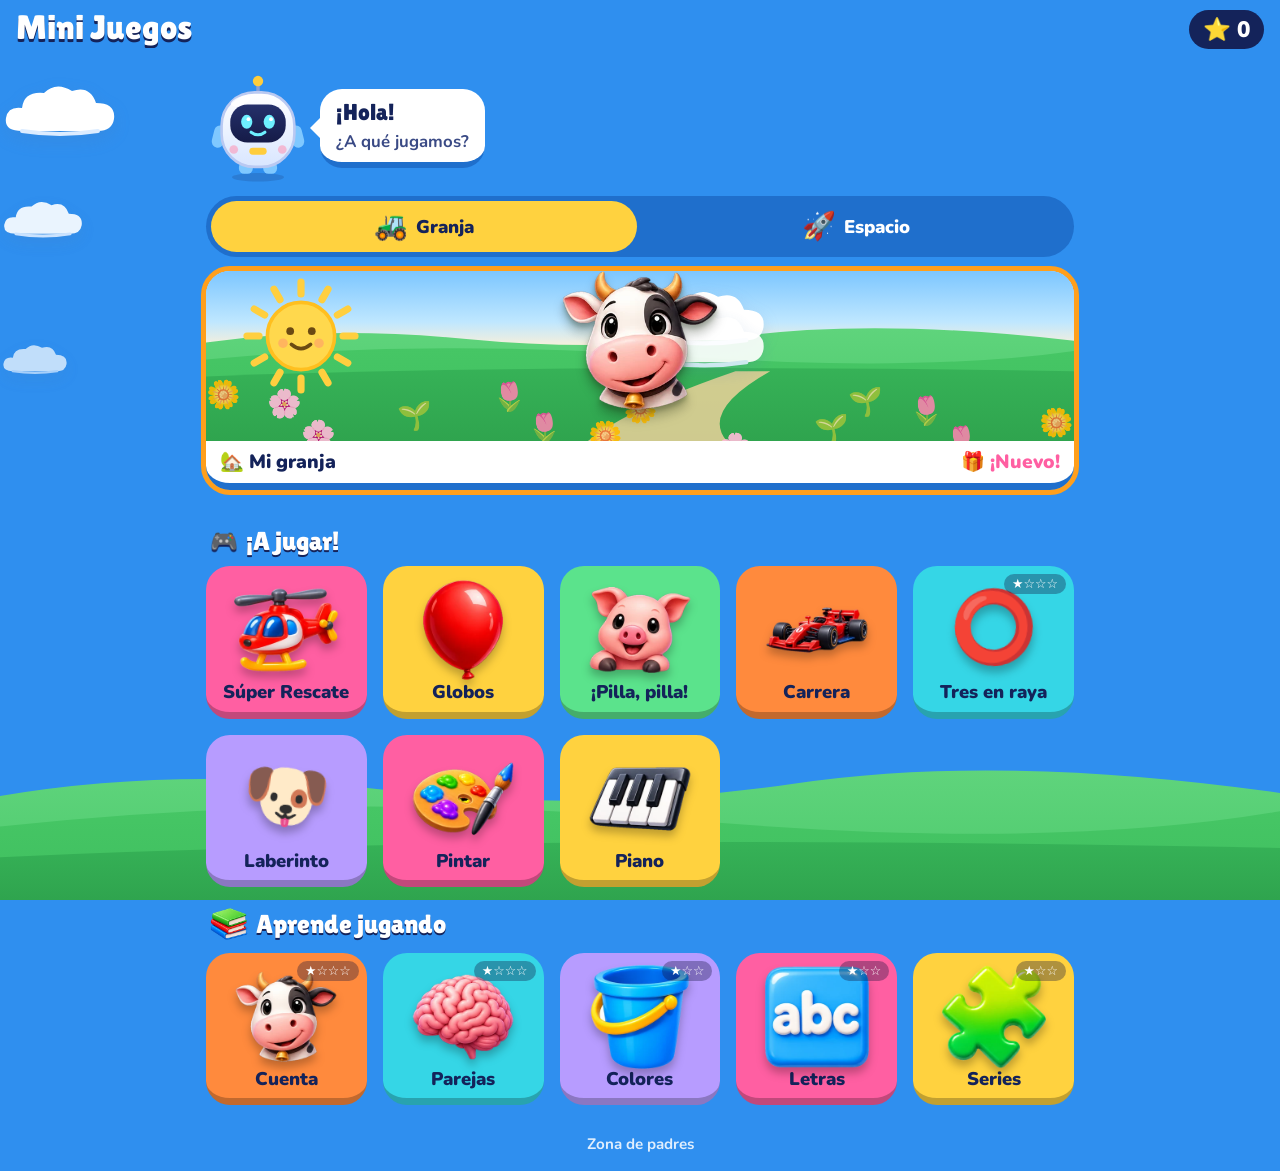
==== web/index.html @ 6edad16c "Web en su propia carpeta y dibujos dentro de la copia de seguridad, para preparar la mudanza de aloj" ====
<!doctype html>
<html lang="es">
<head>
  <meta charset="utf-8">
  <meta name="viewport" content="width=device-width, initial-scale=1, maximum-scale=1, user-scalable=no">
  <meta name="theme-color" content="#2F8FEF">
  <meta name="apple-mobile-web-app-capable" content="yes">
  <meta name="mobile-web-app-capable" content="yes">
  <meta name="apple-mobile-web-app-status-bar-style" content="default">
  <meta name="apple-mobile-web-app-title" content="Mini Juegos">
  <link rel="apple-touch-icon" href="apple-touch-icon.png">
  <link rel="icon" href="icon.svg" type="image/svg+xml">
  <title>Mini Juegos</title>
  <link rel="manifest" href="manifest.json">
  <link rel="preload" href="fonts/lilita-one-latin-400-normal.woff2" as="font" type="font/woff2" crossorigin>
  <link rel="preload" href="fonts/nunito-latin-900-normal.woff2" as="font" type="font/woff2" crossorigin>
  <link rel="stylesheet" href="css/style.css">
</head>
<body>
  <div id="decor" aria-hidden="true"></div>
  <header class="topbar">
    <button id="btn-home" class="icon-btn" aria-label="Inicio" hidden>🏠</button>
    <h1 id="title">Mini Juegos</h1>
    <div class="stars" aria-label="Estrellas">⭐ <span id="star-count">0</span></div>
  </header>

  <main id="app"></main>

  <div id="celebration" class="celebration" hidden></div>

  <script src="js/store.js"></script>
  <script src="js/core.js"></script>
  <script src="js/fx.js"></script>
  <script src="js/scene.js"></script>
  <script src="js/mascot.js"></script>
  <script src="js/decor.js"></script>
  <script src="js/themes.js"></script>
  <script src="js/world.js"></script>
  <script src="js/art.js"></script>
  <script src="js/laminas.js"></script>
  <script src="js/games/super.js"></script>
  <script src="js/games/globos.js"></script>
  <script src="js/games/topo.js"></script>
  <script src="js/games/carrera.js"></script>
  <script src="js/games/simon.js"></script>
  <script src="js/games/raya.js"></script>
  <script src="js/games/laberinto.js"></script>
  <script src="js/games/pintar.js"></script>
  <script src="js/games/piano.js"></script>
  <script src="js/games/contar.js"></script>
  <script src="js/games/memoria.js"></script>
  <script src="js/games/colores.js"></script>
  <script src="js/games/letras.js"></script>
  <script src="js/games/series.js"></script>
  <script src="js/app.js"></script>
</body>
</html>
---- web/css/style.css ----
@font-face { font-family: 'Lilita One'; font-weight: 400; font-display: swap; src: url(../fonts/lilita-one-latin-400-normal.woff2) format('woff2'); }
@font-face { font-family: 'Nunito'; font-weight: 700; font-display: swap; src: url(../fonts/nunito-latin-700-normal.woff2) format('woff2'); }
@font-face { font-family: 'Nunito'; font-weight: 900; font-display: swap; src: url(../fonts/nunito-latin-900-normal.woff2) format('woff2'); }
:root {
  --bg: #fff8ec;
  --ink: #2b2b3a;
  --primary: #2f80ff;
  --ok: #2ebd6b;
  --warn: #ff9f1c;
  --card: #ffffff;
  --shadow: 0 6px 0 rgba(0,0,0,.12);
  --radius: 24px;
}

* { box-sizing: border-box; -webkit-tap-highlight-color: transparent; }

html, body {
  margin: 0;
  background: var(--bg);
  color: var(--ink);
  font-family: 'Nunito', system-ui, sans-serif;
  user-select: none;
  -webkit-user-select: none;
  -webkit-touch-callout: none;
  /* pan-y: se puede hacer scroll vertical pero no zoom (pellizco ni doble toque). */
  touch-action: pan-y;
  overscroll-behavior: none;
}
/* En los juegos de recreo no hay nada que desplazar: se bloquea todo gesto. */
body.in-game { touch-action: none; overflow: hidden; }
body.in-game main { overflow: hidden; }

.topbar {
  display: flex; align-items: center; gap: 12px;
  padding: 10px 16px;
  background: var(--primary); color: #fff;
  position: sticky; top: 0; z-index: 5;
}
.topbar h1 { flex: 1; margin: 0; font-size: 1.5rem; font-weight: 800; }
.stars { font-size: 1.4rem; font-weight: 800; }
.icon-btn {
  border: 0; background: rgba(255,255,255,.25); color: #fff;
  font-size: 1.6rem; width: 52px; height: 52px; border-radius: 16px; cursor: pointer;
}

main { padding: 16px; max-width: 900px; margin: 0 auto; }
.hello { font-size: 1.5rem; font-weight: 800; margin: 0 4px 12px; color: var(--primary); }

/* ---------- Menú ---------- */
.menu-grid {
  display: grid; gap: 16px;
  grid-template-columns: repeat(auto-fill, minmax(150px, 1fr));
}
.game-card {
  border: 0; cursor: pointer;
  background: var(--c, #fff); color: #fff;
  border-radius: var(--radius); box-shadow: var(--shadow);
  padding: 18px 10px; min-height: 160px;
  display: flex; flex-direction: column; align-items: center; justify-content: center; gap: 6px;
  font-family: inherit; font-size: 1.3rem; font-weight: 800;
  transition: transform .1s;
}
.game-card:active { transform: translateY(4px); box-shadow: 0 2px 0 rgba(0,0,0,.12); }
.game-card .emoji { font-size: 3.6rem; line-height: 1; }
.game-card .lvl { font-size: .9rem; opacity: .9; }

.parents-link {
  display: block; margin: 28px auto 0; text-align: center;
  color: #888; font-size: .95rem; background: none; border: 0; font-family: inherit;
}

/* ---------- Pantalla de juego ---------- */
.prompt {
  display: flex; align-items: center; justify-content: center; gap: 12px;
  font-size: 1.6rem; font-weight: 800; text-align: center; margin: 4px 0 16px;
}
.speak-btn {
  border: 0; background: var(--warn); color: #fff; font-size: 1.8rem;
  width: 60px; height: 60px; border-radius: 50%; box-shadow: var(--shadow); cursor: pointer; flex: none;
}

.stage {
  background: var(--card); border-radius: var(--radius); box-shadow: var(--shadow);
  padding: 16px; min-height: 180px;
  display: flex; flex-wrap: wrap; align-items: center; justify-content: center; gap: 8px;
  font-size: 3rem;
}

.options {
  display: grid; gap: 14px; margin-top: 18px;
  grid-template-columns: repeat(auto-fit, minmax(90px, 1fr));
}
.opt {
  border: 0; cursor: pointer; font-family: inherit;
  background: #fff; border-radius: 20px; box-shadow: var(--shadow);
  min-height: 96px; font-size: 2.6rem; font-weight: 800; color: var(--ink);
  transition: transform .1s, background .2s;
}
.opt:active { transform: translateY(4px); }
.opt.right { background: var(--ok); color: #fff; animation: pop .35s; }
.opt.wrong { animation: shake .35s; background: #ffe2c2; }
.opt.hint  { outline: 5px dashed var(--ok); outline-offset: 3px; }

/* Memoria */
.memory-grid { display: grid; gap: 10px; grid-template-columns: repeat(var(--cols, 4), 1fr); }
.mcard {
  aspect-ratio: 1; border: 0; border-radius: 18px; cursor: pointer;
  background: var(--primary); box-shadow: var(--shadow);
  font-size: clamp(2rem, 9vw, 3.4rem);
  color: transparent; transition: transform .25s, background .25s;
}
.mcard.open, .mcard.done { background: #fff; color: initial; transform: rotateY(360deg); }
.mcard.done { opacity: .55; }

/* Formas */
.shape { width: 80px; height: 80px; margin: auto; }

.progress { display: flex; gap: 6px; justify-content: center; margin-top: 16px; }
.progress span { width: 14px; height: 14px; border-radius: 50%; background: #ddd; }
.progress span.on { background: var(--ok); }

/* Celebración */
.celebration {
  position: fixed; inset: 0; pointer-events: none; z-index: 20;
  display: flex; align-items: center; justify-content: center;
  font-size: 7rem; animation: fadeout 1.2s forwards;
}
.confetti { position: fixed; top: -20px; font-size: 1.8rem; animation: fall 1.4s linear forwards; }

/* Panel padres */
.parents { background: #fff; border-radius: var(--radius); padding: 20px; font-size: 1.05rem; }
.parents table { width: 100%; border-collapse: collapse; }
.parents td, .parents th { padding: 8px; border-bottom: 1px solid #eee; text-align: left; }
.parents button { font-family: inherit; font-size: 1rem; padding: 8px 14px; border-radius: 10px; border: 1px solid #ccc; background: #fafafa; }
.parents label { display: block; margin-bottom: 14px; }
.parents select { font-family: inherit; font-size: 1rem; padding: 8px; border-radius: 10px; border: 1px solid #ccc; max-width: 70%; }
.parents input { font-family: inherit; font-size: 1.1rem; padding: 8px 10px; border-radius: 10px; border: 1px solid #ccc; width: 60%; max-width: 240px; }

@keyframes pop { 50% { transform: scale(1.15); } }
@keyframes shake { 25% { transform: translateX(-8px); } 75% { transform: translateX(8px); } }
@keyframes fadeout { 0% { opacity: 0; transform: scale(.5); } 30% { opacity: 1; transform: scale(1.1); } 100% { opacity: 0; } }
@keyframes fall { to { transform: translateY(110vh) rotate(540deg); } }

@media (max-width: 420px) {
  .opt { min-height: 80px; font-size: 2.2rem; }
  .prompt { font-size: 1.3rem; }
}

/* ---------- Recreo: área de juego a pantalla ---------- */
.section-title { font-size: 1.4rem; font-weight: 800; margin: 18px 4px 10px; }
.section-title:first-child { margin-top: 0; }
.hud { display: flex; justify-content: space-between; align-items: center; font-size: 1.5rem; font-weight: 800; margin-bottom: 8px; }
.play {
  position: relative; overflow: hidden; touch-action: none;
  height: calc(100vh - 140px); height: calc(100dvh - 140px); min-height: 380px;
  border-radius: var(--radius); box-shadow: var(--shadow);
  background: linear-gradient(#bfe6ff, #eaf7ff);
}
.sprite { position: absolute; top: 0; line-height: 1; cursor: pointer; will-change: transform; }
.balloon { font-size: 4.2rem; filter: drop-shadow(0 4px 2px rgba(0,0,0,.15)); }
.burst { position: absolute; font-size: 2rem; pointer-events: none; animation: burst .5s forwards; }
.floating { position: absolute; font-size: 1.6rem; font-weight: 800; color: #fff; text-shadow: 0 2px 0 rgba(0,0,0,.3); pointer-events: none; animation: rise .8s forwards; }
@keyframes burst { to { transform: scale(2.4); opacity: 0; } }
@keyframes rise { to { transform: translateY(-60px); opacity: 0; } }

/* Topo */
.holes { display: grid; grid-template-columns: repeat(3, 1fr); gap: 14px; height: 100%; padding: 14px; align-content: center; }
.hole { position: relative; aspect-ratio: 1; border-radius: 50%; background: var(--hole, radial-gradient(#5b3a1c 55%, #7a5230 56%)); overflow: hidden; }
.hole .who { position: absolute; left: 0; right: 0; text-align: center; bottom: -100%; font-size: clamp(3rem, 15vw, 5rem); transition: bottom .15s; }
.hole.up .who { bottom: 8%; }
.hole.hit .who { animation: shake .3s; }

/* Pintar */
.paint-tools { display: flex; flex-wrap: wrap; gap: 8px; margin-bottom: 8px; }
.swatch { width: 46px; height: 46px; border-radius: 50%; border: 4px solid #fff; box-shadow: var(--shadow); cursor: pointer; font-size: 1.5rem; display: flex; align-items: center; justify-content: center; background: #fff; }
.swatch.sel { outline: 4px solid var(--ink); }
.paint canvas { width: 100%; height: 100%; display: block; background: #fff; border-radius: var(--radius); }

/* Piano */
.keys { display: flex; height: 100%; gap: 4px; padding: 6px; }
.key { flex: 1; min-width: 0; padding-left: 0; padding-right: 0; border: 0; border-radius: 16px; box-shadow: var(--shadow); cursor: pointer; display: flex; flex-direction: column; justify-content: flex-end; align-items: center; padding-bottom: 18px; font-size: clamp(1.4rem, 6vw, 3rem); transition: transform .08s; }
.key.on { transform: translateY(6px) scale(.97); filter: brightness(1.15); }
.key.on span { animation: pop .3s; }

/* Carrera */
.road { background: #555; }
.road .lane { position: absolute; top: 0; bottom: 0; width: 6px; background: repeating-linear-gradient(#fff 0 30px, transparent 30px 60px); background-size: 6px 60px; animation: road .5s linear infinite; }
@keyframes road { to { background-position: 0 60px; } }
.car { font-size: 4rem; transition: left .12s; }
.car.crash { animation: crash .6s; }
@keyframes crash { 20% { transform: rotate(-20deg); } 50% { transform: rotate(20deg); } 80% { transform: rotate(-10deg); } }

/* Barra de objetivo (sin cronómetro) */
.goalbar { flex: 1; height: 18px; margin: 0 12px; background: rgba(0,0,0,.08); border-radius: 9px; overflow: hidden; }
.goalbar > div { height: 100%; width: 0; background: var(--ok); border-radius: 9px; transition: width .3s; }

/* ---------- Mi granja ---------- */
.world { position: relative; overflow: hidden; container-type: inline-size;
  background: linear-gradient(#8fd3ff 0 46%, #86d45f 46% 100%); }
@keyframes drift { from { left: 105%; } to { left: -25%; } }
.fitem { position: absolute; line-height: 1; cursor: pointer; transform: translate(-50%, -100%);
  font-size: calc(var(--s) * 1vw); font-size: calc(var(--s) * 1cqw);
  animation: bob 2.4s ease-in-out infinite; filter: drop-shadow(0 3px 2px rgba(0,0,0,.18)); }
.fitem.jump { animation: jump .5s; }
.fitem.arrive { animation: arrive .7s; }
@keyframes bob { 50% { transform: translate(-50%, -104%); } }
@keyframes jump { 40% { transform: translate(-50%, -150%) rotate(-12deg) scale(1.2); } }
@keyframes arrive { 0% { transform: translate(-50%, -100%) scale(0); } 70% { transform: translate(-50%, -100%) scale(1.4); } }
.world-banner { display: block; width: 100%; padding: 0; border: 0; margin-bottom: 6px; cursor: pointer; font-family: inherit;
  background: #fff; border-radius: var(--radius); box-shadow: var(--shadow); overflow: hidden; color: var(--ink); }
.world-banner:active { transform: translateY(4px); }
.world-banner .mini { height: 150px; pointer-events: none; }
.world-banner.new { outline: 5px solid var(--warn); animation: pop 1s infinite; }
.farm-foot { display: flex; align-items: center; gap: 8px; padding: 8px 14px; font-size: 1.2rem; }
.farm-foot b { margin-right: auto; font-weight: 800; }
.farm-foot .goalbar { max-width: 110px; margin: 0; }
.gift { font-weight: 800; white-space: nowrap; }
.gift.bounce { color: #d7263d; }
.farm-hud { justify-content: center; gap: 10px; }
.farm-hud .goalbar { max-width: 220px; margin: 0; }

/* ---------- Súper Cerdito ---------- */
.sky { background: linear-gradient(#5cb8ff, #c9ecff 70%, #e9f9d8); }
.hero { width: 80px; height: 80px; left: 0; }
.hero .pig { position: absolute; inset: 0; font-size: 4rem; line-height: 80px; text-align: center; }
.hero .cape { position: absolute; left: -34px; top: 22px; width: 56px; height: 40px; background: #d7263d;
  clip-path: polygon(100% 20%, 100% 80%, 0 100%, 18% 50%, 0 0); transform-origin: right center; animation: flap .35s ease-in-out infinite alternate; }
@keyframes flap { from { transform: scaleY(.75) skewY(-6deg); } to { transform: scaleY(1.1) skewY(6deg); } }
.lost { display: flex; flex-direction: column; align-items: center; font-size: 2.6rem; left: 0; }
.lost span:first-child { font-size: 3rem; margin-bottom: -10px; }
.storm { font-size: 3.6rem; left: 0; }
.follower { font-size: 1.6rem; left: 0; }


/* =====================================================================
   Rediseño: cielo con escenario, tarjetas "almohadilla", mascota Cerdi
   ===================================================================== */
:root {
  --ink: #2d2552;
  --primary: #3d7bff;
  --shadow: 0 10px 22px rgba(45, 60, 130, .13);
  --radius: 28px;
}
html, body { background: linear-gradient(#a9dcff 0%, #d9f0ff 42%, #fff6e2 100%) fixed; min-height: 100%; }
body { position: relative; }
#decor { position: fixed; inset: 0; z-index: 0; pointer-events: none; overflow: hidden; }
#decor .hills { position: absolute; left: 0; bottom: 0; width: 100%; height: 34vh; }
main, .topbar { position: relative; z-index: 1; }

/* Sol que gira despacio y nubes que pasan */
.sun .rays { transform-origin: 50px 50px; animation: spin 40s linear infinite; }
@keyframes spin { to { transform: rotate(360deg); } }
.cloud { position: absolute; width: 120px; filter: drop-shadow(0 6px 8px rgba(80,120,180,.18)); animation: drift 34s linear infinite; pointer-events: none; }
.cloud.c1 { top: 9%; animation-delay: -6s; }
.cloud.c2 { top: 22%; width: 86px; animation-duration: 46s; animation-delay: -25s; opacity: .9; }
.cloud.c3 { top: 38%; width: 70px; animation-duration: 40s; animation-delay: -14s; opacity: .7; }
@keyframes drift { from { left: 105%; } to { left: -35%; } }

/* Barra superior translúcida con título de colores */
.topbar { background: rgba(185, 226, 255, .72); -webkit-backdrop-filter: blur(10px); backdrop-filter: blur(10px); color: var(--ink); }
.topbar h1 { font-size: 1.9rem; letter-spacing: .5px; line-height: 1;
  text-shadow: 0 2px 0 #fff, 2px 0 0 #fff, -2px 0 0 #fff, 0 -2px 0 #fff, 2px 2px 0 #fff, -2px 2px 0 #fff, 0 5px 6px rgba(45,60,130,.25); }
.icon-btn, .stars { background: #fff; color: var(--ink); box-shadow: 0 4px 0 #d6dcf2; }
.stars { padding: 4px 14px; border-radius: 999px; }
.icon-btn { border-radius: 50%; }

/* Saludo con la mascota */
.hello { display: flex; align-items: center; gap: 10px; margin: 0 0 14px; color: var(--ink); }
.hello-mascot { width: 104px; flex: none; cursor: pointer; animation: bob2 2.6s ease-in-out infinite; }
.hello-mascot.jump { animation: jumpy .6s; }
.cerdi { display: block; width: 100%; height: auto; overflow: visible; }
.cerdi-eyes { animation: blink 4.5s infinite; transform-origin: 60px 53px; }
@keyframes blink { 0%, 95%, 100% { transform: scaleY(1); } 97% { transform: scaleY(.1); } }
@keyframes bob2 { 50% { transform: translateY(-6px); } }
@keyframes jumpy { 40% { transform: translateY(-26px) rotate(-8deg); } 70% { transform: translateY(0) scale(1.08, .92); } }
.bubble { position: relative; background: #fff; border-radius: 22px; padding: 10px 16px; font-size: 1.45rem; font-weight: 800; line-height: 1.15; box-shadow: var(--shadow); }
.bubble small { font-size: 1.05rem; font-weight: 600; color: #6a6390; }
.bubble::before { content: ''; position: absolute; left: -10px; top: 40%; border: 10px solid transparent; border-right-color: #fff; border-left: 0; }

/* Títulos de sección en píldora */
.section-title { display: inline-flex; align-items: center; gap: 8px; background: rgba(255,255,255,.85); padding: 4px 16px 4px 8px; border-radius: 999px; font-size: 1.3rem; box-shadow: 0 4px 0 rgba(45,60,130,.08); }
.section-title span { font-size: 1.4rem; }

/* Tarjetas de juego tipo "almohadilla" */
.menu-grid { grid-template-columns: repeat(auto-fill, minmax(148px, 1fr)); }
.game-card { position: relative; background: #fff; color: var(--ink); min-height: 172px; padding: 16px 8px 14px; gap: 8px;
  border-bottom: 7px solid var(--c); border-bottom-color: color-mix(in srgb, var(--c) 80%, #000);
  box-shadow: var(--shadow); font-size: 1.2rem; transition: transform .12s, box-shadow .12s; }
.game-card:active { transform: translateY(5px); border-bottom-width: 3px; box-shadow: 0 4px 10px rgba(45,60,130,.12); }
.game-card .emoji { width: 92px; height: 92px; border-radius: 50%; display: grid; place-items: center;
  background: var(--c); background: radial-gradient(circle at 35% 30%, color-mix(in srgb, var(--c) 20%, #fff), color-mix(in srgb, var(--c) 45%, #fff));
  box-shadow: inset 0 -5px 0 color-mix(in srgb, var(--c) 30%, transparent); font-size: 3.4rem; }
.game-card .emoji span { filter: drop-shadow(0 4px 3px rgba(0,0,0,.18)); transition: transform .2s; }
.game-card:hover .emoji span { transform: scale(1.1) rotate(-6deg); }
.game-card .gname { line-height: 1.05; }
.game-card .lvl { position: absolute; top: 8px; right: 8px; background: var(--c); color: #fff; font-size: .8rem; padding: 1px 8px; border-radius: 999px; opacity: 1; }
.parents-link { color: #6a6390; }

/* Tarjeta de la granja */
.world-banner { border-bottom: 7px solid #58a83c; margin-bottom: 18px; }
.world-banner .mini { height: 170px; }

/* Escena de la granja dibujada */
.world { background: #9ed8ff; }
.world .farm-sky { position: absolute; inset: 0; background: linear-gradient(#7cc6ff 0%, #bfe7ff 30%, #fff1d6 46%); }
.world .hills { position: absolute; inset: 0; width: 100%; height: 100%; }
.world .sun { position: absolute; left: 4%; top: 3%; width: 20%; width: 20cqw; max-width: 120px; }
.world .cloud { width: 26cqw; max-width: 130px; }
.world .flowers span { position: absolute; font-size: 3.2cqw; opacity: .9; pointer-events: none; }
.fitem { z-index: 2; filter: drop-shadow(0 4px 2px rgba(40,70,20,.28)); }

/* Juegos de preguntas: tarjetas y botones con relieve */
.stage { border-bottom: 6px solid #dfe5f6; }
.opt { border-bottom: 6px solid #d9dff3; box-shadow: var(--shadow); }
.opt:active { border-bottom-width: 2px; }
.opt.right { border-bottom-color: #1f9653; }
.speak-btn { box-shadow: 0 5px 0 #d97f00; }
.prompt { background: rgba(255,255,255,.92); border-radius: 24px; padding: 8px 12px; }
.progress span { width: 18px; height: 18px; background: #fff; box-shadow: inset 0 0 0 3px #d9dff3; }
.progress span.on { background: #ffcd3c; box-shadow: inset 0 0 0 3px #f0a800; }
.hud { background: rgba(255,255,255,.92); border-radius: 22px; padding: 6px 12px; }
.parents { box-shadow: var(--shadow); }

@media (prefers-reduced-motion: reduce) {
  .sun .rays, .cloud, .hello-mascot, .cerdi-eyes, .fitem { animation: none !important; }
}

/* Reverso de las cartas de Parejas */
.mcard { background: radial-gradient(circle at 30% 25%, #8fb1ff, #4f7dff 60%, #6f5bff); border-bottom: 6px solid #3a55c9;
  background-image: radial-gradient(circle at 30% 25%, rgba(255,255,255,.35) 0 18%, transparent 19%), linear-gradient(135deg, #5b8cff, #8e6cff); }
.mcard.open, .mcard.done { background: #fff; border-bottom-color: #d9dff3; }

/* ---------- Selector de tema, jugadores ---------- */
.theme-pick { display: flex; gap: 10px; margin: 0 0 14px; }
.theme-btn { flex: 1; display: flex; align-items: center; justify-content: center; gap: 8px; border: 0; cursor: pointer;
  font-family: inherit; font-size: 1.15rem; font-weight: 800; color: var(--ink); background: rgba(255,255,255,.7);
  padding: 8px 10px; border-radius: 999px; border-bottom: 5px solid rgba(45,60,130,.15); }
.theme-btn span { font-size: 1.7rem; }
.theme-btn.on { background: #fff; outline: 4px solid #ffcd3c; }
.who-btn { margin-left: auto; width: 60px; height: 60px; border-radius: 50%; border: 0; background: #fff; font-size: 2rem; box-shadow: var(--shadow); cursor: pointer; flex: none; }
.who-grid { display: grid; gap: 16px; grid-template-columns: repeat(auto-fill, minmax(148px, 1fr)); }
.parents h3 { margin: 18px 0 8px; font-size: 1.2rem; }
.parents h3:first-child { margin-top: 0; }
.avatars { display: flex; flex-wrap: wrap; gap: 6px; margin-bottom: 10px; }
.avatars .av { font-size: 1.6rem; width: 48px; height: 48px; padding: 0; border-radius: 50%; }
.avatars .av.on, .profiles .pf.on { outline: 3px solid var(--primary); background: #eef3ff; }
.profiles { display: flex; flex-wrap: wrap; gap: 6px; }

/* ---------- Tema espacio ---------- */
.mascot { display: block; width: 100%; height: auto; overflow: visible; }
.mascot-eyes { animation: blink 4.5s infinite; transform-origin: 60px 54px; }
.mascot-light { animation: glow 1.6s ease-in-out infinite alternate; }
@keyframes glow { to { fill: #ff8fb1; } }
.stars-bg { position: absolute; inset: 0; width: 100%; height: 100%; }
.stars-bg .tw { animation: twinkle 2.4s ease-in-out infinite alternate; }
@keyframes twinkle { to { opacity: .25; } }
.moon-ground { position: absolute; left: 0; bottom: 0; width: 100%; height: 100%; }
body.theme-espacio, html:has(body.theme-espacio) { background: linear-gradient(#141640 0%, #2a2370 55%, #4b3a96 100%) fixed; }
body.theme-espacio #decor .planet { position: absolute; right: -30px; top: 90px; width: 150px; animation: floaty 7s ease-in-out infinite; }
body.theme-espacio #decor .earth { position: absolute; left: -14px; top: 46%; width: 70px; opacity: .9; }
@keyframes floaty { 50% { transform: translateY(-10px) rotate(3deg); } }
body.theme-espacio .topbar { background: rgba(30, 26, 90, .6); }
body.theme-espacio .parents-link { color: #cfc9ff; }
body.theme-espacio .world-banner { border-bottom-color: #6f5bff; }
.world-espacio .space-sky { position: absolute; inset: 0; background: linear-gradient(#141640, #2a2370 60%, #4b3a96); }
.world-espacio .planet { position: absolute; right: 2%; top: 30%; width: 26cqw; max-width: 160px; opacity: .95; }
.world-espacio .fitem { filter: drop-shadow(0 0 6px rgba(255,255,255,.35)); }
.twinkles { position: absolute; inset: 0; background-image:
  radial-gradient(2px 2px at 20% 30%, #fff 50%, transparent 51%), radial-gradient(2px 2px at 70% 20%, #fff 50%, transparent 51%),
  radial-gradient(1.5px 1.5px at 40% 70%, #fff 50%, transparent 51%), radial-gradient(2px 2px at 85% 60%, #fff 50%, transparent 51%),
  radial-gradient(1.5px 1.5px at 10% 85%, #fff 50%, transparent 51%), radial-gradient(1.5px 1.5px at 55% 45%, #fff 50%, transparent 51%);
  animation: twinkle 2s ease-in-out infinite alternate; }
.spaceway { background: linear-gradient(#141640, #2a2370); }
.starfield { position: absolute; inset: -100% 0 0 0; background-image:
  radial-gradient(2px 2px at 15% 10%, #fff 50%, transparent 51%), radial-gradient(1.5px 1.5px at 60% 25%, #fff 50%, transparent 51%),
  radial-gradient(2px 2px at 35% 55%, #fff 50%, transparent 51%), radial-gradient(1.5px 1.5px at 80% 75%, #fff 50%, transparent 51%),
  radial-gradient(2px 2px at 90% 40%, #fff 50%, transparent 51%), radial-gradient(1.5px 1.5px at 5% 90%, #fff 50%, transparent 51%);
  background-size: 100% 50%; animation: stars 2.4s linear infinite; }
.starfield.s2 { animation-duration: 4s; opacity: .5; background-position: 50px 0; }
@keyframes stars { to { transform: translateY(50%); } }
.car.ship { transform: rotate(-45deg); }
.car.ship.crash { animation: crash .6s; }

/* =====================================================================
   Segunda pasada de diseño: portadas, píldoras, bloques, mascota en juego
   ===================================================================== */
/* Portadas de los juegos */
.game-card { padding: 0 0 12px; overflow: hidden; gap: 6px; justify-content: flex-start; min-height: 0; }
.game-card .cover { display: grid; place-items: center; width: 100%; height: 112px; position: relative; overflow: hidden; background: var(--c);
  background: radial-gradient(circle at 80% 20%, rgba(255,255,255,.5) 0 8%, transparent 9%), radial-gradient(circle at 15% 32%, rgba(255,255,255,.3) 0 5%, transparent 6%),
              radial-gradient(circle at 62% 8%, rgba(255,255,255,.3) 0 3%, transparent 4%), linear-gradient(160deg, rgba(255,255,255,.45), rgba(255,255,255,0) 70%), var(--c); }
.game-card .cover::after { content: ''; position: absolute; left: -15%; right: -15%; bottom: -38px; height: 64px; border-radius: 50%; background: rgba(255,255,255,.3); }
.game-card .emoji { width: auto; height: auto; background: none; box-shadow: none; border-radius: 0; font-size: 4.3rem; line-height: 1; z-index: 1;
  filter: drop-shadow(0 7px 4px rgba(0,0,0,.25)); transform: rotate(-6deg); transition: transform .2s; }
.menu-grid .game-card:nth-child(even) .emoji { transform: rotate(6deg); }
.game-card:active .emoji { transform: scale(1.15); }
.game-card .gname { padding: 4px 6px 0; }
.game-card .lvl { z-index: 2; background: rgba(30,30,70,.35); }

/* HUD en píldoras */
.hud { background: none; padding: 0; gap: 8px; }
.hud > span { background: #fff; border-radius: 999px; padding: 3px 14px; box-shadow: 0 4px 0 rgba(45,60,130,.14); white-space: nowrap; color: var(--ink); }
.hud > .goalbar { height: 26px; border: 5px solid #fff; border-radius: 999px; box-shadow: 0 4px 0 rgba(45,60,130,.14); background: #e6e9f7; margin: 0; }
.hud .goalbar > div { background: linear-gradient(90deg, #ffc21f, #ff7a3d); }

/* Progreso con estrellas, bloques de color y mascota que reacciona */
.progress { display: flex; gap: 6px; justify-content: center; margin: 0 auto 10px; background: rgba(255,255,255,.9); border-radius: 999px; padding: 0 18px; width: max-content; box-shadow: 0 4px 0 rgba(45,60,130,.1); }
.progress span, .progress span.on { width: auto; height: auto; background: none; box-shadow: none; border-radius: 0; font-size: 1.8rem; line-height: 1.25; color: #d8d5ee; }
.progress span.on { color: #ffc21f; text-shadow: 0 2px 0 #e09a00; }
.progress span.new { animation: pop .5s; }
.options { margin-bottom: 112px; }
.opt.blk { background: var(--b); color: #fff; border-bottom-color: rgba(0,0,0,.22); text-shadow: 0 3px 0 rgba(0,0,0,.18); font-size: 3rem; }
.opt.blk.right { background: var(--ok); }
.opt.blk.wrong { background: var(--b); opacity: .45; }
.buddy { position: fixed; left: 8px; bottom: 6px; width: 96px; pointer-events: none; z-index: 2; }
.buddy.react, .hello-mascot.react { animation: jumpy .6s; }
.mascot .mo { display: none; }
.mascot.mood-happy .mo-happy, .mascot.mood-joy .mo-joy, .mascot.mood-wow .mo-wow { display: inline; }

/* Pantalla de fin */
.endcard { background: #fff; border-radius: 32px; padding: 22px 16px 26px; text-align: center; box-shadow: var(--shadow); border-bottom: 8px solid #d9dff3; margin-top: 10px; color: var(--ink); }
.end-stars span { display: inline-block; font-size: 3rem; animation: starin .5s backwards; }
.end-stars span:nth-child(2) { font-size: 4.2rem; animation-delay: .15s; }
.end-stars span:nth-child(3) { animation-delay: .3s; }
@keyframes starin { from { transform: scale(0) rotate(-90deg); opacity: 0; } }
.end-mascot { width: 130px; margin: 4px auto 0; animation: bob2 1.2s ease-in-out infinite; }
.end-title { display: flex; flex-direction: column; gap: 2px; font-size: 1.9rem; font-weight: 800; line-height: 1.15; margin: 8px 0 16px; }
.end-title small { font-size: 1.05rem; color: #6a6390; }
.end-btns { display: flex; gap: 22px; justify-content: center; }
.round { width: 92px; height: 92px; border-radius: 50%; border: 0; font-size: 2.6rem; cursor: pointer; border-bottom: 8px solid rgba(0,0,0,.2); }
.round.again { background: #5fbb6d; } .round.home { background: #4f9bf5; }
.round:active { transform: translateY(5px); border-bottom-width: 3px; }

/* Escena del tema dentro de los juegos */
.play > .hills, .play > .moon-ground { position: absolute; inset: 0; width: 100%; height: 100%; pointer-events: none; }
body.theme-espacio .play { background: linear-gradient(#141640, #2a2370 60%, #4b3a96); }

/* Carrera con paisaje */
.raceway.grass { background-color: #6cc24a; background-image: radial-gradient(circle at 25% 30%, #80d25c 0 16%, transparent 17%), radial-gradient(circle at 72% 72%, #5fb440 0 13%, transparent 14%); background-size: 84px 84px; }
.raceway.space { background: linear-gradient(#141640, #2a2370); }
.track { position: absolute; top: 0; bottom: 0; left: 19%; right: 19%; }
.track.road { background: #4a4f63; }
.track.road::before, .track.road::after { content: ''; position: absolute; top: 0; bottom: 0; width: 9px; background: repeating-linear-gradient(#ff5a4d 0 24px, #fff 24px 48px); background-size: 9px 48px; animation: kerb .4s linear infinite; }
.track.road::before { left: -9px; } .track.road::after { right: -9px; }
@keyframes kerb { to { background-position: 0 48px; } }
.track.spaceway { background: rgba(255,255,255,.07); box-shadow: -3px 0 0 rgba(255,255,255,.3), 3px 0 0 rgba(255,255,255,.3); }
.verge { position: absolute; top: 0; bottom: 0; width: calc(19% - 9px); overflow: hidden; pointer-events: none; }
.verge.l { left: 0; } .verge.r { right: 0; }
.verge > div { position: absolute; left: 0; right: 0; top: -100%; height: 200%; animation: vergeroll 3.4s linear infinite; }
@keyframes vergeroll { to { transform: translateY(50%); } }
.verge .half { position: absolute; left: 0; right: 0; height: 50%; }
.verge span { position: absolute; font-size: 1.9rem; line-height: 1; }
.car { width: 68px; }
.car svg { width: 60px; display: block; margin: auto; filter: drop-shadow(0 7px 4px rgba(0,0,0,.35)); }
.car .flame { animation: flicker .18s ease-in-out infinite alternate; transform-origin: 30px 78px; }
@keyframes flicker { to { transform: scaleY(.7); } }

/* Pintar */
.paint-bar { display: flex; gap: 7px; justify-content: center; margin: 0 0 8px; }
#tools { margin-top: 10px; }
.paint-bar.wrap { flex-wrap: wrap; margin-bottom: 0; }
.pbtn { width: 46px; height: 46px; flex: none; border: 0; border-radius: 15px; background: #fff; font-size: 1.5rem; line-height: 1; padding: 0; border-bottom: 5px solid #d9dff3; cursor: pointer; display: grid; place-items: center; }
.pbtn.on { background: #fff1b8; border-bottom-color: #f0a800; transform: translateY(-3px); }
.pbtn .dot { width: var(--d, 16px); height: var(--d, 16px); border-radius: 50%; background: #2d2552; display: block; }
.paint-bar .swatch { width: 44px; height: 44px; flex: none; padding: 0; }
.paint-bar .swatch.sel { outline: 4px solid #2d2552; transform: scale(1.1); }
.paper-wrap { display: flex; justify-content: center; }
.paper { position: relative; background: #fff; border-radius: 18px; overflow: hidden; box-shadow: 0 0 0 5px #fff, var(--shadow); touch-action: none; }
.paper canvas { position: absolute; inset: 0; width: 100%; height: 100%; display: block; }
.p-lines { pointer-events: none; }
.mirror-line { position: absolute; top: 0; bottom: 0; left: 50%; border-left: 3px dashed rgba(45,37,82,.4); pointer-events: none; }
.pick-grid { display: grid; grid-template-columns: repeat(auto-fill, minmax(100px, 1fr)); gap: 12px; margin-bottom: 18px; }
.pick { border: 0; padding: 0; background: #fff; border-radius: 18px; overflow: hidden; aspect-ratio: 3/4; box-shadow: var(--shadow); border-bottom: 6px solid #d9dff3; cursor: pointer; position: relative; display: grid; place-items: center; }
.pick img { width: 100%; height: 100%; object-fit: contain; display: block; }
.pick.blank span { font-size: 3rem; }
.pick.mine .open { border: 0; padding: 0; background: none; width: 100%; height: 100%; cursor: pointer; }
.pick .del { position: absolute; top: 4px; right: 4px; width: 30px; height: 30px; border-radius: 50%; border: 0; background: rgba(45,37,82,.75); color: #fff; font-size: .9rem; }

.play { background: linear-gradient(#7cc6ff, #d8f1ff); }

/* ---------- Piano con notas que caen ---------- */
.play.piano { display: flex; flex-direction: column; }
.fall { position: relative; flex: 1; overflow: hidden; }
.fall .lane { position: absolute; top: 0; bottom: 0; width: 12.5%; background: linear-gradient(transparent, var(--k)); opacity: .22; }
.fnote { position: absolute; width: 40px; height: 48px; margin-left: -20px; border-radius: 14px; background: var(--k); color: #fff; font-size: 1.5rem; font-weight: 800;
  display: grid; place-items: center; border-bottom: 5px solid rgba(0,0,0,.22); box-shadow: 0 4px 8px rgba(0,0,0,.18); }
.fnote.wait { animation: notewait .55s ease-in-out infinite alternate; }
@keyframes notewait { to { transform: scale(1.2); box-shadow: 0 0 0 6px rgba(255,255,255,.8); } }
.fnote.boom { animation: burst .35s forwards; }
.rise { position: absolute; bottom: 0; margin-left: -12px; font-size: 2.1rem; font-weight: 800; pointer-events: none; text-shadow: 0 2px 0 #fff; animation: riseup 1.1s ease-out forwards; }
@keyframes riseup { to { transform: translateY(-280px) rotate(24deg); opacity: 0; } }
.pkeys { display: flex; gap: 4px; padding: 14px 4px 6px; height: 36%; min-height: 176px; }
.pkey { flex: 1; min-width: 0; padding: 8px 0 10px; border: 0; border-radius: 20px 20px 12px 12px; background: var(--k); border-bottom: 8px solid rgba(0,0,0,.22);
  display: flex; flex-direction: column; align-items: center; justify-content: space-between; cursor: pointer; transition: transform .08s; touch-action: none; }
.pkey .ic { font-size: clamp(1.2rem, 5.4vw, 2.1rem); line-height: 1; filter: drop-shadow(0 2px 1px rgba(0,0,0,.25)); }
.pkey svg { width: 88%; max-width: 54px; }
.pkey .m-open { display: none; }
.pkey.on .m-open { display: inline; } .pkey.on .m-closed { display: none; }
.pkey.on { transform: translateY(-12px) scaleY(1.05); filter: brightness(1.12); }
.pkey.hint { box-shadow: 0 0 0 4px #fff, 0 0 18px 8px var(--k); animation: hintk .55s ease-in-out infinite alternate; }
@keyframes hintk { to { transform: translateY(-9px); } }
.pkeys { height: 30%; min-height: 168px; }
.pkey { justify-content: flex-start; gap: 6px; }
.pkey svg { width: 100%; max-width: 60px; }

/* =====================================================================
   ESTILO ARCADE (definitivo): Día arcade en la granja, Noche arcade en el espacio.
   Mismo lenguaje en los dos: fondo de color intenso, paneles, botones de color entero
   con relieve y letra de videojuego. Cada tema solo cambia estas variables.
   body.sticker añade el contorno negro tipo pegatina a cualquiera de los dos.
   ===================================================================== */
:root {
  --ground: #2F8FEF; --ink: #14235A; --panel: #FFFFFF; --panel-ink: #14235A; --edge: #1F6FCC; --panel-line: transparent;
  --chip: #14235A; --chip-ink: #FFFFFF; --title: #FFFFFF; --title-shadow: #14235A; --muted: #3A4A85; --track: #1F6FCC;
  --line: #14122B; --radius: 24px; --shadow: 0 0 0 transparent;
}
body.theme-espacio {
  --ground: #1B1846; --ink: #1B1846; --panel: #2A2666; --panel-ink: #FFFFFF; --edge: #4B45A3; --panel-line: #4B45A3;
  --chip: #2A2666; --chip-ink: #FFFFFF; --title: #FFD23F; --title-shadow: transparent; --muted: #C9C5F2; --track: #2A2666;
}
html { background: #2F8FEF; }
html:has(body.theme-espacio) { background: #1B1846; }
body, body.theme-espacio { background: var(--ground); color: #FFFFFF; font-family: 'Nunito', system-ui, sans-serif; font-weight: 700; }
button { font-family: inherit; }

/* Cabecera */
.topbar, body.theme-espacio .topbar { background: var(--ground); -webkit-backdrop-filter: none; backdrop-filter: none; color: #fff; }
.topbar h1 { font-family: 'Lilita One', sans-serif; font-weight: 400; font-size: 2.1rem; letter-spacing: 0; color: var(--title); text-shadow: 0 3px 0 var(--title-shadow); }
.topbar h1 span { color: inherit !important; }
.stars, .icon-btn { background: var(--chip); color: var(--chip-ink); box-shadow: inset 0 0 0 2px var(--panel-line); font-weight: 900; }

/* Paneles */
.bubble, .world-banner, .prompt, .stage, .endcard, .hud > span, .progress {
  background: var(--panel); color: var(--panel-ink); box-shadow: inset 0 0 0 2px var(--panel-line); }
.bubble, .prompt, .stage { border-bottom: 6px solid var(--edge); }
.bubble { font-family: 'Lilita One', sans-serif; font-weight: 400; }
.bubble small { font-family: 'Nunito', sans-serif; font-weight: 700; color: var(--muted); }
.bubble::before { border-right-color: var(--panel); }
.world-banner, body.theme-espacio .world-banner { border-bottom: 7px solid var(--edge); }
.farm-foot { color: var(--panel-ink); font-weight: 900; }
.goalbar { background: rgba(120,140,200,.28); }
.gift.bounce { color: #FF5FA2; }

/* Selector de tema */
.theme-pick { background: var(--track); border-radius: 999px; padding: 5px; gap: 6px; box-shadow: inset 0 0 0 2px var(--panel-line); }
.theme-btn, .theme-btn.on { border: 0; outline: 0; background: transparent; color: #fff; font-weight: 900; padding: 7px 10px; }
.theme-btn.on { background: #FFD23F; color: var(--ink); }

/* Títulos de sección */
.section-title { background: none; box-shadow: none; padding: 0; font-family: 'Lilita One', sans-serif; font-weight: 400; font-size: 1.6rem; color: var(--title); text-shadow: 0 2px 0 var(--title-shadow); }
.section-title img { width: 38px; height: 38px; object-fit: contain; }

/* Tarjetas de juego: color entero con relieve */
.game-card { background: var(--c); color: var(--ink); border-bottom: 7px solid rgba(0,0,0,.24); box-shadow: none; padding: 12px 6px 10px; gap: 4px; border-radius: 24px; }
.game-card .cover { background: none; height: 100px; overflow: visible; }
.game-card .cover::after { display: none; }
.game-card .emoji { font-size: 4.4rem; }
.game-card .art { width: 104px; height: 104px; object-fit: contain; filter: drop-shadow(0 6px 4px rgba(0,0,0,.25)); transition: transform .2s; }
.game-card:active .art { transform: scale(1.12); }
.game-card .gname { font-weight: 900; font-size: 1.15rem; padding: 0 4px; }
.game-card .lvl { background: rgba(20,20,60,.34); color: #fff; font-weight: 900; }
.parents-link, body.theme-espacio .parents-link { color: rgba(255,255,255,.85); font-weight: 700; }
.who-btn { background: var(--panel); }

/* Preguntas */
.progress { background: var(--chip); }
.progress span { color: rgba(255,255,255,.22); }
.progress span.on { color: #FFD23F; text-shadow: none; }
.prompt { font-weight: 900; }
.speak-btn { background: #FFD23F; box-shadow: 0 5px 0 #C79A0E; }
.opt { background: var(--panel); color: var(--panel-ink); border-bottom-color: var(--edge); box-shadow: inset 0 0 0 2px var(--panel-line); }
.opt.blk { color: var(--ink); text-shadow: none; font-family: 'Lilita One', sans-serif; font-weight: 400; border-bottom-color: rgba(0,0,0,.24); box-shadow: none; }
.opt.right, .opt.blk.right { background: #5BE38C; color: var(--ink); border-bottom-color: #2FA75C; }
.opt.wrong { background: var(--panel); opacity: .5; }

/* Juegos */
.hud > span { font-weight: 900; }
.hud > .goalbar { border-color: var(--chip); background: rgba(255,255,255,.3); box-shadow: none; }
.play { box-shadow: inset 0 0 0 2px var(--panel-line); }
.endcard { border-bottom: 8px solid var(--edge); }
.end-title { font-family: 'Lilita One', sans-serif; font-weight: 400; }
.end-title small { font-family: 'Nunito', sans-serif; font-weight: 700; color: var(--muted); }
.round.again { background: #5BE38C; } .round.home { background: #35D6E6; }
.pbtn { background: var(--panel); border-bottom-color: var(--edge); box-shadow: inset 0 0 0 2px var(--panel-line); }
.pbtn.on { background: #FFD23F; border-bottom-color: #C79A0E; }
.pbtn .dot { background: var(--panel-ink); }
.pbtn.on .dot { background: var(--ink); }
.parents { background: #fff; color: #14235A; font-weight: 700; }
.parents h3 { font-family: 'Lilita One', sans-serif; font-weight: 400; }
.parents button { color: #14235A; font-weight: 700; }
.profiles .look.on { outline: 3px solid var(--primary); background: #eef3ff; }

/* ---------- Pegatina: contorno negro y sombra dura, en los dos temas ---------- */
body.sticker .game-card, body.sticker .bubble, body.sticker .world-banner, body.sticker .prompt, body.sticker .stage, body.sticker .opt,
body.sticker .endcard, body.sticker .pbtn, body.sticker .stars, body.sticker .icon-btn, body.sticker .hud > span, body.sticker .theme-pick,
body.sticker .progress, body.sticker .pick, body.sticker .round, body.sticker .speak-btn, body.sticker .paper, body.sticker .play, body.sticker .who-btn {
  border: 3px solid var(--line); box-shadow: 4px 4px 0 var(--line); }
body.sticker .game-card, body.sticker .world-banner, body.sticker .endcard { box-shadow: 6px 6px 0 var(--line); }
body.sticker .hud > .goalbar { border: 3px solid var(--line); box-shadow: 4px 4px 0 var(--line); background: #fff; }
body.sticker .topbar h1 { -webkit-text-stroke: 6px var(--line); paint-order: stroke fill; text-shadow: none; transform: rotate(-2deg); transform-origin: left center; }
body.sticker .section-title { -webkit-text-stroke: 5px var(--line); paint-order: stroke fill; text-shadow: none; }
body.sticker .menu-grid .game-card:nth-child(odd) { transform: rotate(-1.3deg); }
body.sticker .menu-grid .game-card:nth-child(even) { transform: rotate(1.3deg); }
body.sticker .game-card:active, body.sticker .opt:active, body.sticker .pbtn:active { transform: translate(3px, 3px); box-shadow: 1px 1px 0 var(--line); }
body.sticker .bubble::before { display: none; }
body.sticker .fitem, body.sticker .game-card .art, body.sticker .game-card .emoji { filter: drop-shadow(2px 0 0 var(--line)) drop-shadow(-2px 0 0 var(--line)) drop-shadow(0 2px 0 var(--line)) drop-shadow(0 -2px 0 var(--line)); }
body.sticker .pbtn.on { transform: translateY(-3px); }

/* Iconos ilustrados dentro de los juegos (sustituyen al emoji cuando existe el dibujo) */
.pic { width: 1.15em; height: 1.15em; object-fit: contain; vertical-align: middle; filter: drop-shadow(0 .06em .04em rgba(0,0,0,.22)); pointer-events: none; }
/* Foco visible para teclado o mando (no aparece al tocar) */
button:focus-visible, a:focus-visible, select:focus-visible, input:focus-visible { outline: 4px solid #FFD23F; outline-offset: 3px; }
/* Menos movimiento: se paran los adornos; los juegos siguen funcionando igual */
@media (prefers-reduced-motion: reduce) {
  .mascot-eyes, .mascot-light, .stars-bg .tw, body.theme-espacio #decor .planet, .starfield, .end-mascot, .world-banner.new, .gift.bounce, .buddy, .car .flame { animation: none !important; }
  body.sticker .topbar h1, body.sticker .menu-grid .game-card { transform: none !important; }
  .game-card .art { transition: none; }
}

/* Los títulos largos (Súper Rescate, Mi base espacial) caben en una línea */
.topbar h1 { font-size: clamp(1.35rem, 6.6vw, 2.1rem); white-space: nowrap; overflow: hidden; text-overflow: ellipsis; padding-bottom: 3px; }
body.sticker .topbar h1 { overflow: visible; }

/* ---------- Tres en raya ---------- */
.raya-modes { display: grid; gap: 18px; margin-top: 16px; }
.raya-mode { border: 0; border-radius: 28px; padding: 20px 12px; background: #35D6E6; border-bottom: 8px solid rgba(0,0,0,.22); cursor: pointer;
  display: flex; align-items: center; justify-content: center; gap: 16px; font-size: 4.4rem; line-height: 1; }
.raya-mode:nth-child(2) { background: #5BE38C; }
.raya-mode:active { transform: translateY(5px); border-bottom-width: 3px; }
.raya-mode i { font-style: normal; font-size: 2.4rem; }
.raya-mode .bip { width: 96px; } .raya-mode .bip svg { display: block; width: 100%; }
.raya-score { display: flex; align-items: center; justify-content: space-between; gap: 8px; margin-bottom: 12px; }
.raya-score .side { display: flex; align-items: center; gap: 8px; background: var(--panel); border-radius: 999px; padding: 6px 12px; font-size: 2.3rem; line-height: 1;
  border-bottom: 5px solid var(--edge); box-shadow: inset 0 0 0 2px var(--panel-line); opacity: .55; transition: opacity .2s, transform .2s; }
.raya-score .side.on { opacity: 1; outline: 4px solid #FFD23F; animation: rturn .7s ease-in-out infinite alternate; }
.raya-score .pips { display: flex; gap: 5px; }
.raya-score .pips i { width: 14px; height: 14px; border-radius: 50%; background: rgba(120,130,170,.35); }
.raya-score .pips i.on { background: #FFD23F; box-shadow: 0 0 0 2px #F0A500; }
.raya-score .bipmini { width: 42px; } .raya-score .bipmini svg { display: block; width: 100%; }
.raya-wrap { display: grid; place-items: center; }
.raya-board { width: min(100%, 60vh, 520px); aspect-ratio: 1; display: grid; grid-template-columns: repeat(3, 1fr); gap: 10px; padding: 12px;
  background: var(--panel); border-radius: 28px; border-bottom: 8px solid var(--edge); box-shadow: inset 0 0 0 2px var(--panel-line); }
.rcell { border: 0; padding: 0; border-radius: 20px; background: rgba(120,140,200,.16); font-size: clamp(3rem, 17vw, 5.2rem); line-height: 1;
  display: grid; place-items: center; cursor: pointer; touch-action: manipulation; }
body.theme-espacio .rcell { background: rgba(255,255,255,.09); }
.rcell.p1 { background: rgba(255,95,162,.26); } .rcell.p2 { background: rgba(53,214,230,.3); }
.rcell .pz { display: block; animation: rpop .3s cubic-bezier(.3,1.6,.5,1); }
.rcell.old .pz { animation: rblink .6s ease-in-out infinite alternate; }
.rcell.gone .pz { animation: rgone .24s forwards; }
.rcell.win { background: #FFD23F; animation: rwin .45s ease-in-out 3; }
.rcell.danger { box-shadow: inset 0 0 0 6px #FF8A3D; animation: rhint .6s ease-in-out infinite alternate; }
.rcell.hint { animation: rhint .7s ease-in-out infinite alternate; }
@keyframes rpop { from { transform: scale(.2); } to { transform: scale(1); } }
@keyframes rblink { from { opacity: 1; transform: scale(1); } to { opacity: .35; transform: scale(.86); } }
@keyframes rgone { to { opacity: 0; transform: scale(.2) rotate(40deg); } }
@keyframes rwin { 50% { transform: scale(1.1); } }
@keyframes rhint { from { filter: brightness(1); } to { filter: brightness(1.35); } }
@keyframes rturn { from { transform: scale(1); } to { transform: scale(1.07); } }
body.sticker .raya-board, body.sticker .raya-mode, body.sticker .raya-score .side { border: 3px solid var(--line); box-shadow: 5px 5px 0 var(--line); }
body.sticker .rcell { border: 3px solid var(--line); }
@media (prefers-reduced-motion: reduce) { .raya-score .side.on, .rcell.hint, .rcell.danger { animation: none; } }

/* Tres en raya: el tablero mantiene sus casillas iguales tengan ficha o no (antes crecía la fila con ficha) */
.raya-board { grid-template-columns: repeat(3, minmax(0, 1fr)); grid-template-rows: repeat(3, minmax(0, 1fr)); }
.rcell { min-width: 0; min-height: 0; overflow: hidden; }
.rcell .pz { width: 74%; height: 74%; display: grid; place-items: center; }
.rcell .pz > img, .rcell .pz > svg { width: 100%; height: 100%; object-fit: contain; display: block; }
.raya-score .side { opacity: 1; }                       /* sin transparencia: se veía la nube del fondo a través */
.raya-score .side:not(.on) > * { opacity: .55; }
.raya-score .pc { display: grid; place-items: center; width: 1.15em; height: 1.15em; }
.raya-score .pc > svg, .raya-score .pc > img { width: 100%; height: 100%; }
.xo { width: 1em; height: 1em; display: block; }
.raya-skins { display: flex; justify-content: center; gap: 12px; margin-top: 12px; }
.raya-skin { border: 0; border-radius: 999px; padding: 8px 16px; display: flex; gap: 6px; align-items: center; font-size: 2rem; line-height: 1; background: var(--track); cursor: pointer; opacity: .7; }
.raya-skin.on { background: #FFD23F; opacity: 1; box-shadow: 0 4px 0 #C79A0E; }
.raya-mode .me { display: grid; place-items: center; width: 1.1em; height: 1.1em; } .raya-mode .me > * { width: 100%; height: 100%; }
.raya-mode.simon { background: #B79CFF; }
.simon-ico { display: grid; grid-template-columns: 1fr 1fr; gap: 5px; width: 1.05em; height: 1.05em; }
.simon-ico i { border-radius: 30%; box-shadow: inset 0 -4px 0 rgba(0,0,0,.2); }
body.sticker .raya-skin.on { border: 3px solid var(--line); }
/* ---------- Repite con Bip (Simón) ---------- */
.simon-top { display: flex; align-items: center; gap: 10px; margin-bottom: 12px; }
.simon-bip { width: 74px; flex: none; } .simon-bip svg { display: block; width: 100%; }
.simon-say { font-size: 2.4rem; line-height: 1; }
.simon-dots { flex: 1; display: flex; flex-wrap: wrap; gap: 7px; justify-content: center; background: var(--chip); border-radius: 999px; padding: 10px 14px; min-height: 40px; box-shadow: inset 0 0 0 2px var(--panel-line); }
.simon-dots i { width: 18px; height: 18px; border-radius: 50%; background: rgba(255,255,255,.25); }
.simon-dots i.on { background: #FFD23F; }
.simon-wrap { display: grid; place-items: center; }
.simon-pads { width: min(100%, 58vh, 520px); aspect-ratio: 1; display: grid; grid-template-columns: repeat(2, minmax(0, 1fr)); grid-template-rows: repeat(2, minmax(0, 1fr)); gap: 16px; }
.spad { border: 0; border-radius: 34px; background: var(--c); border-bottom: 10px solid rgba(0,0,0,.24); cursor: pointer; display: grid; place-items: center; padding: 0;
  transition: transform .08s, filter .08s; touch-action: manipulation; }
.spad svg { width: 52%; height: 52%; fill: rgba(255,255,255,.55); stroke: rgba(255,255,255,.55); stroke-width: 6; }
.simon-wrap.watch .spad { filter: saturate(.75) brightness(.82); }
.simon-wrap .spad.on { filter: brightness(1.35) saturate(1.2); transform: scale(1.06); box-shadow: 0 0 0 7px #fff; }
.spad.on svg { fill: #fff; stroke: #fff; }
.spad.next { box-shadow: 0 0 0 7px #FFD23F; animation: rhint .5s ease-in-out infinite alternate; }
.spad.nope { animation: snope .4s; }
@keyframes snope { 25% { transform: translateX(-7px); } 75% { transform: translateX(7px); } }
body.sticker .spad { border: 3px solid var(--line); box-shadow: 5px 5px 0 var(--line); }

/* La barra de arriba queda siempre por encima del juego: nada del juego puede tapar la casa */
.topbar { z-index: 30; }
.confetti { pointer-events: none; }
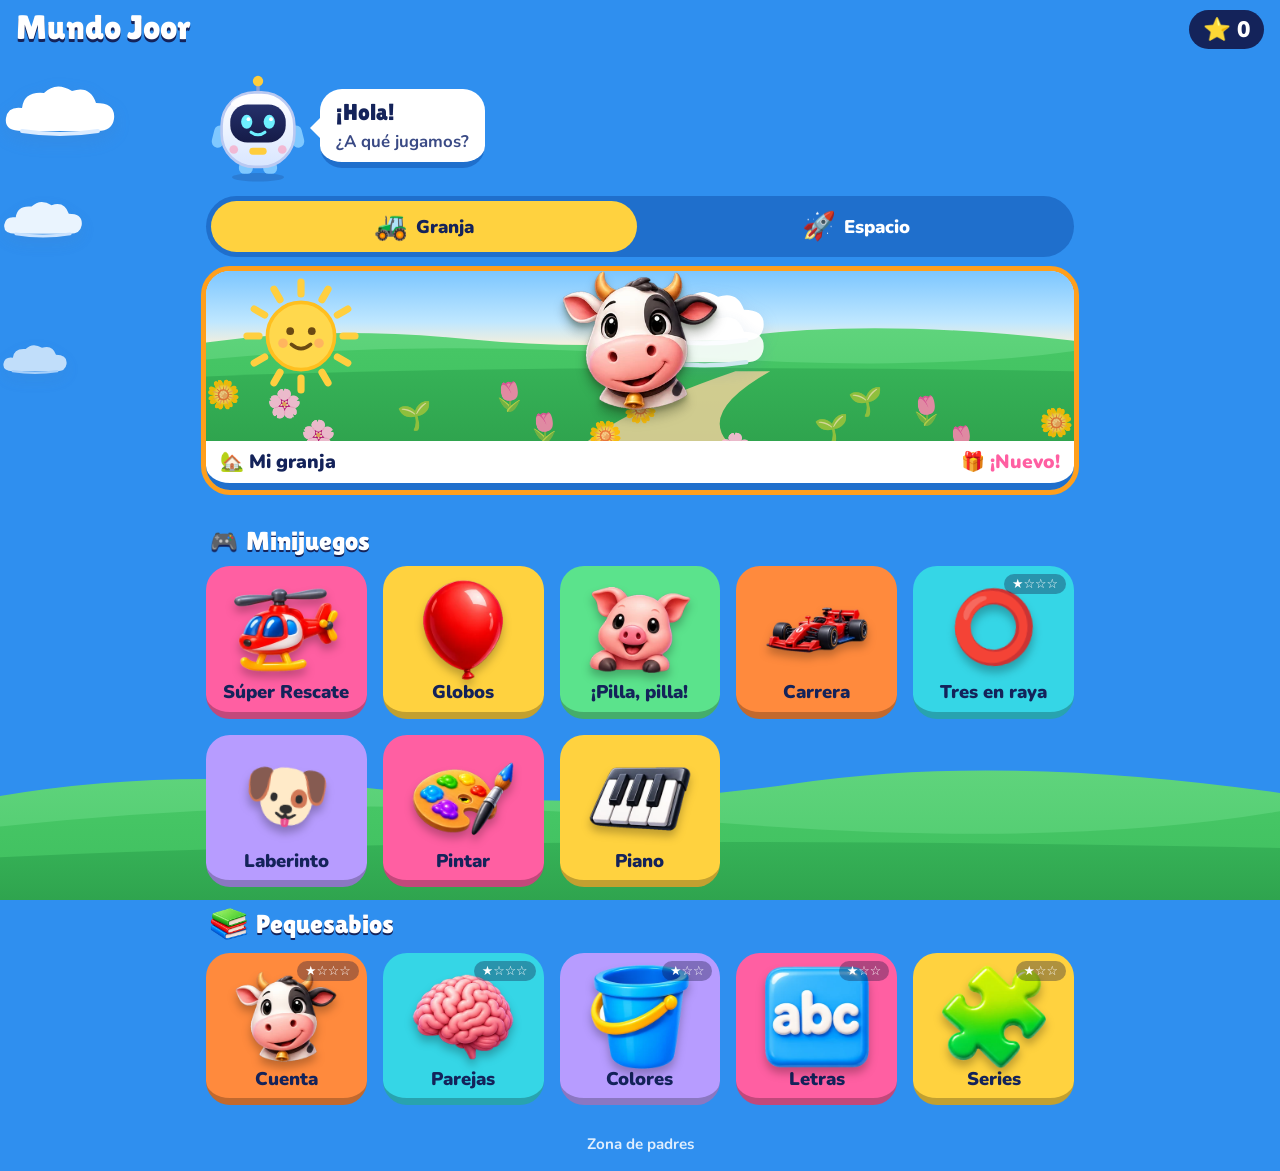
==== commit eec82aef: "Nombres: la app pasa a ser Mundo Joor, el menú se titula "Mundo" y el nombre del jugador, y las secc" ====
--- a/web/index.html
+++ b/web/index.html
@@ -7,10 +7,10 @@
   <meta name="apple-mobile-web-app-capable" content="yes">
   <meta name="mobile-web-app-capable" content="yes">
   <meta name="apple-mobile-web-app-status-bar-style" content="default">
-  <meta name="apple-mobile-web-app-title" content="Mini Juegos">
+  <meta name="apple-mobile-web-app-title" content="Mundo Joor">
   <link rel="apple-touch-icon" href="apple-touch-icon.png">
   <link rel="icon" href="icon.svg" type="image/svg+xml">
-  <title>Mini Juegos</title>
+  <title>Mundo Joor</title>
   <link rel="manifest" href="manifest.json">
   <link rel="preload" href="fonts/lilita-one-latin-400-normal.woff2" as="font" type="font/woff2" crossorigin>
   <link rel="preload" href="fonts/nunito-latin-900-normal.woff2" as="font" type="font/woff2" crossorigin>
@@ -20,7 +20,7 @@
   <div id="decor" aria-hidden="true"></div>
   <header class="topbar">
     <button id="btn-home" class="icon-btn" aria-label="Inicio" hidden>🏠</button>
-    <h1 id="title">Mini Juegos</h1>
+    <h1 id="title">Mundo Joor</h1>
     <div class="stars" aria-label="Estrellas">⭐ <span id="star-count">0</span></div>
   </header>
 
--- a/web/css/style.css
+++ b/web/css/style.css
@@ -620,6 +620,8 @@
 /* Los títulos largos (Súper Rescate, Mi base espacial) caben en una línea */
 .topbar h1 { font-size: clamp(1.35rem, 6.6vw, 2.1rem); white-space: nowrap; overflow: hidden; text-overflow: ellipsis; padding-bottom: 3px; }
 body.sticker .topbar h1 { overflow: visible; }
+/* "Mundo" + un nombre largo: letra más pequeña antes que cortarlo */
+.topbar h1.long { font-size: clamp(1.05rem, 5vw, 1.6rem); }
 
 /* ---------- Tres en raya ---------- */
 .raya-modes { display: grid; gap: 18px; margin-top: 16px; }
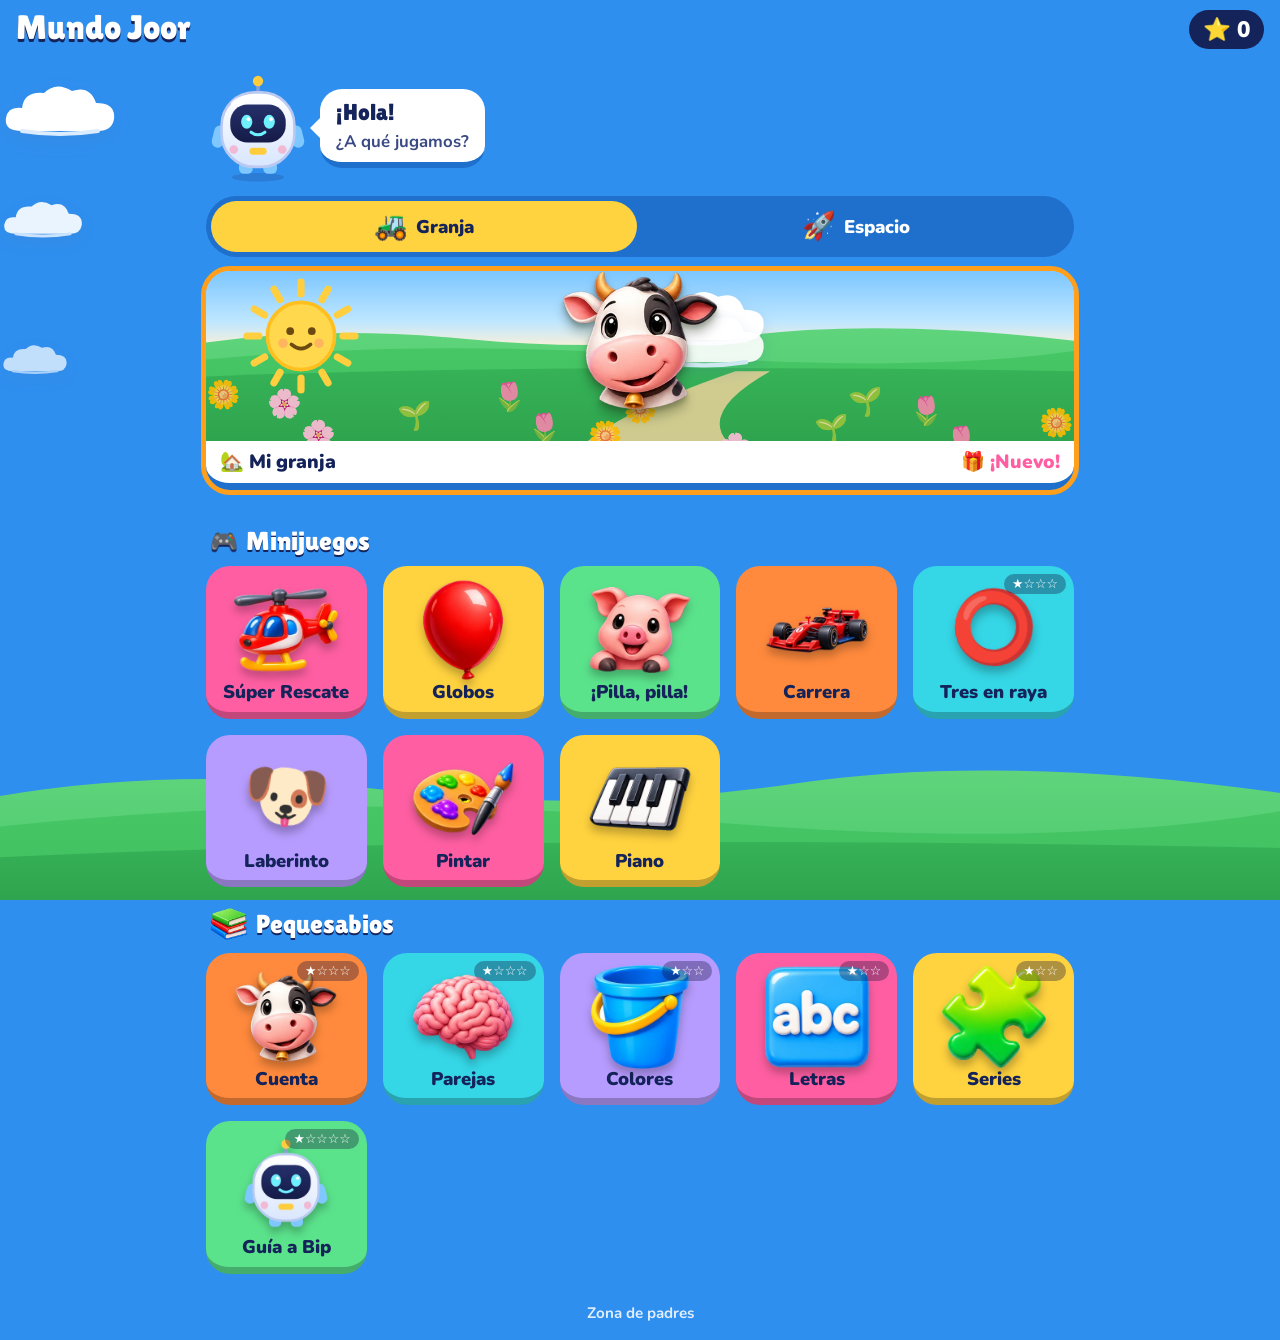
==== commit 79a73be1: "Guía a Bip: juego nuevo de Pequesabios para programar el camino del robot con flechas - Se ponen las" ====
--- a/web/index.html
+++ b/web/index.html
@@ -52,6 +52,7 @@
   <script src="js/games/colores.js"></script>
   <script src="js/games/letras.js"></script>
   <script src="js/games/series.js"></script>
+  <script src="js/games/robot.js"></script>
   <script src="js/app.js"></script>
 </body>
 </html>
--- a/web/css/style.css
+++ b/web/css/style.css
@@ -620,8 +620,6 @@
 /* Los títulos largos (Súper Rescate, Mi base espacial) caben en una línea */
 .topbar h1 { font-size: clamp(1.35rem, 6.6vw, 2.1rem); white-space: nowrap; overflow: hidden; text-overflow: ellipsis; padding-bottom: 3px; }
 body.sticker .topbar h1 { overflow: visible; }
-/* "Mundo" + un nombre largo: letra más pequeña antes que cortarlo */
-.topbar h1.long { font-size: clamp(1.05rem, 5vw, 1.6rem); }
 
 /* ---------- Tres en raya ---------- */
 .raya-modes { display: grid; gap: 18px; margin-top: 16px; }
@@ -703,3 +701,64 @@
 /* La barra de arriba queda siempre por encima del juego: nada del juego puede tapar la casa */
 .topbar { z-index: 30; }
 .confetti { pointer-events: none; }
+
+/* ----- Guía a Bip: tablero, flechas puestas y botones ----- */
+.rb { display: flex; flex-direction: column; align-items: center; gap: 10px; }
+.rb-top { align-self: stretch; margin: 0; justify-content: space-between; padding: 6px 12px; }
+.rb-goal { display: flex; align-items: center; gap: 6px; font-size: 2rem; line-height: 1; }
+.rb-goal .pic { width: 1.15em; height: 1.15em; }
+.rb-mini { width: 46px; flex: none; }
+.rb-to { font-size: 1.3rem; opacity: .6; }
+.rb-count { display: flex; gap: 2px; font-size: 1.7rem; line-height: 1; }
+.rb-count i { font-style: normal; color: rgba(120,130,170,.35); }
+.rb-count i.on { color: #FFC21F; animation: pop .5s; }
+.rb-wrap { display: grid; place-items: center; align-self: stretch; }
+.rb-board { --bw: min(calc(100vw - 32px), 40vh, 440px); position: relative; width: var(--bw); height: var(--bw); display: grid;
+  grid-template-columns: repeat(var(--n), minmax(0, 1fr)); grid-template-rows: repeat(var(--n), minmax(0, 1fr));
+  border-radius: 22px; overflow: hidden; background: var(--f1); box-shadow: 0 0 0 5px var(--edge), 0 9px 0 5px rgba(0,0,0,.18); }
+.rb-cell { position: relative; display: grid; place-items: center; background: var(--f1); font-size: calc(var(--bw) / var(--n) * .58); line-height: 1; }
+.rb-cell.alt { background: var(--f2); }
+.rb-cell .pic { width: 82%; height: 82%; object-fit: contain; }
+.rb-cell.trail::after { content: ''; width: 26%; height: 26%; border-radius: 50%; background: rgba(255,255,255,.85); box-shadow: 0 2px 0 rgba(0,0,0,.15); }
+.rb-cell.way { box-shadow: inset 0 0 0 5px #FFD23F; animation: rhint .5s ease-in-out infinite alternate; }
+.rb-cell.way.trail::after { background: #FFD23F; }
+.rb-star { animation: pop 1.2s ease-in-out infinite; }
+.rb-cell.got .rb-star { visibility: hidden; }
+.rb-cell.got .rb-home { animation: pop .5s 2; }
+.rb-bip { position: absolute; left: 0; top: 0; width: calc(100% / var(--n)); height: calc(100% / var(--n)); display: grid; place-items: center; pointer-events: none; z-index: 2;
+  transform: translate(calc(var(--x, 0) * 100%), calc(var(--y, 0) * 100%)); transition: transform .34s cubic-bezier(.3, .9, .4, 1); }
+.rb-bip > span { display: block; width: 84%; }
+.rb-bip.bonk > span { animation: rbbonk .5s; }
+@keyframes rbbonk { 35% { transform: translate(calc(var(--bx, 0) * 24%), calc(var(--by, 0) * 24%)); } 70% { transform: translate(calc(var(--bx, 0) * -6%), calc(var(--by, 0) * -6%)); } }
+.rb-tray { display: grid; grid-template-columns: repeat(var(--slots, 4), minmax(0, 44px)); gap: 6px; justify-content: center; align-self: stretch; min-height: 44px; }
+.rb-slot { position: relative; aspect-ratio: 1; border-radius: 12px; border: 3px dashed rgba(255,255,255,.55); box-sizing: border-box; display: grid; place-items: center; }
+.rb-slot.full { border: 0; background: var(--c); border-bottom: 5px solid rgba(0,0,0,.24); }
+.rb-slot.now { transform: scale(1.14); box-shadow: 0 0 0 4px #fff; }
+.rb-slot b { position: absolute; right: -5px; top: -7px; min-width: 20px; padding: 0 3px; box-sizing: border-box; border-radius: 999px; background: #FFD23F; color: #14235A; font-size: .85rem; line-height: 20px; text-align: center; }
+.rb-ar { width: 72%; height: 72%; display: block; }
+.rb-keys, .rb-acts { display: grid; gap: 10px; width: min(100%, 440px); }
+.rb-keys { grid-template-columns: repeat(4, minmax(0, 1fr)); }
+.rb-acts { grid-template-columns: minmax(0, 1fr) minmax(0, 2fr) minmax(0, 1fr); }
+.rb-key { height: 62px; border: 0; border-radius: 20px; background: var(--c); border-bottom: 7px solid rgba(0,0,0,.24); padding: 0; display: grid; place-items: center; cursor: pointer; touch-action: manipulation; }
+.rb-key svg { width: 42px; height: 42px; display: block; }
+.rb-key:active { transform: translateY(4px); border-bottom-width: 3px; }
+.rb-key.next { box-shadow: 0 0 0 6px #FFD23F; animation: rhint .5s ease-in-out infinite alternate; }
+.rb-go { --c: #5BE38C; }
+.rb-del { --c: var(--panel); color: var(--panel-ink); box-shadow: inset 0 0 0 2px var(--panel-line); }
+.rb-rep { --c: #FFD23F; color: #14235A; }
+.rb-board.running ~ * { pointer-events: none; }
+body.sticker .rb-key, body.sticker .rb-slot.full { border: 3px solid var(--line); box-shadow: 4px 4px 0 var(--line); }
+body.sticker .rb-board { box-shadow: 0 0 0 4px var(--line), 7px 7px 0 4px var(--line); }
+@media (prefers-reduced-motion: reduce) { .rb-bip { transition: none; } .rb-star, .rb-cell.way, .rb-key.next { animation: none; } }
+
+/* ===== PRUEBA TEMPORAL: desenfoque de iOS sobre la franja de arriba en la app instalada =====
+   Solo se activa en las vistas previas, desde la zona de padres (ver BAR_TEST en app.js). Quitar cuando se decida. */
+/* "Barra fija": la barra deja de irse con el contenido y se queda pegada arriba, opaca. */
+body.barra-fija .topbar { position: fixed; top: 0; left: 0; right: 0; }
+body.barra-fija { padding-top: var(--topbar-h, 72px); }
+/* "Página quieta": la página no se desplaza; lo que se desplaza es el contenido, por debajo de la barra. */
+html.pagina-quieta, html.pagina-quieta body { height: 100%; min-height: 0; overflow: hidden; }
+html.pagina-quieta body { display: flex; flex-direction: column; }
+html.pagina-quieta .topbar { flex: none; }
+html.pagina-quieta main { flex: 1; min-height: 0; width: 100%; box-sizing: border-box; overflow-y: auto; -webkit-overflow-scrolling: touch; }
+html.pagina-quieta body.in-game main { overflow: hidden; }
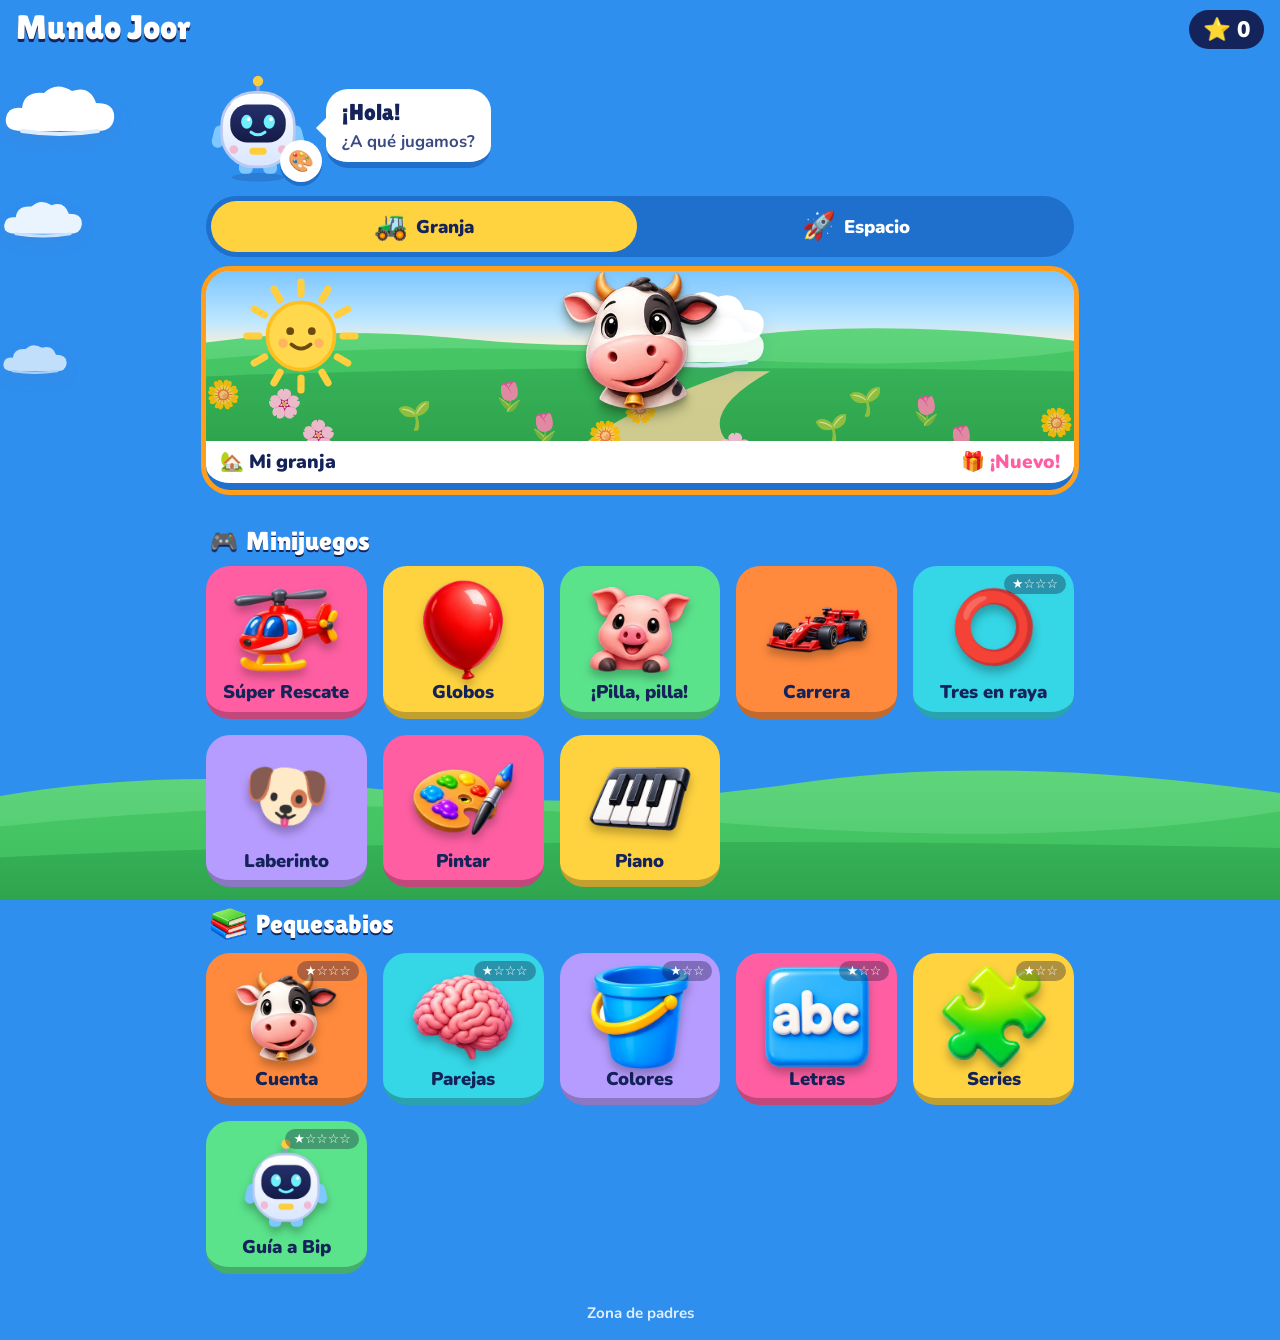
==== commit f4cb1915: "Franja fija en el borde superior para que iOS 26 no difumine el título en la app instalada Una caja " ====
--- a/web/index.html
+++ b/web/index.html
@@ -17,10 +17,12 @@
   <link rel="stylesheet" href="css/style.css">
 </head>
 <body>
+  <div id="edge" aria-hidden="true"></div>
   <div id="decor" aria-hidden="true"></div>
   <header class="topbar">
     <button id="btn-home" class="icon-btn" aria-label="Inicio" hidden>🏠</button>
     <h1 id="title">Mundo Joor</h1>
+    <button id="btn-help" class="icon-btn" aria-label="Cómo se juega" hidden>?</button>
     <div class="stars" aria-label="Estrellas">⭐ <span id="star-count">0</span></div>
   </header>
 
--- a/web/css/style.css
+++ b/web/css/style.css
@@ -588,7 +588,8 @@
 .parents { background: #fff; color: #14235A; font-weight: 700; }
 .parents h3 { font-family: 'Lilita One', sans-serif; font-weight: 400; }
 .parents button { color: #14235A; font-weight: 700; }
-.profiles .look.on { outline: 3px solid var(--primary); background: #eef3ff; }
+.profiles .look.on, .profiles .wk.on, .profiles .barm.on { outline: 3px solid var(--primary); background: #eef3ff; }
+.profiles .wk { min-width: 44px; }
 
 /* ---------- Pegatina: contorno negro y sombra dura, en los dos temas ---------- */
 body.sticker .game-card, body.sticker .bubble, body.sticker .world-banner, body.sticker .prompt, body.sticker .stage, body.sticker .opt,
@@ -751,6 +752,65 @@
 body.sticker .rb-board { box-shadow: 0 0 0 4px var(--line), 7px 7px 0 4px var(--line); }
 @media (prefers-reduced-motion: reduce) { .rb-bip { transition: none; } .rb-star, .rb-cell.way, .rb-key.next { animation: none; } }
 
+/* ----- Cómo se juega: botón "?" de la barra y su ventana ----- */
+#btn-help { font-family: 'Lilita One', sans-serif; font-weight: 400; font-size: 1.7rem; line-height: 1; flex: none; }
+/* Con el "?" a la vista hay menos sitio para el título */
+.topbar:has(#btn-help:not([hidden])) { gap: 8px; }
+.topbar:has(#btn-help:not([hidden])) .icon-btn { width: 46px; height: 46px; }
+.topbar:has(#btn-help:not([hidden])) h1 { font-size: clamp(1.1rem, 5.2vw, 2rem); }
+.help { position: fixed; inset: 0; z-index: 60; display: grid; place-items: center; padding: 18px; background: rgba(12, 16, 56, .64); touch-action: none; }
+.help-card { width: min(100%, 440px); max-height: 100%; overflow: auto; touch-action: pan-y; box-sizing: border-box; background: var(--panel); color: var(--panel-ink);
+  border-radius: 28px; border-bottom: 8px solid var(--edge); box-shadow: inset 0 0 0 2px var(--panel-line); padding: 18px 20px 20px; }
+.help-card h2 { font-family: 'Lilita One', sans-serif; font-weight: 400; font-size: 1.7rem; margin: 0 0 12px; text-align: center; }
+.help-card ol { margin: 0 0 18px; padding: 0; list-style: none; counter-reset: paso; display: grid; gap: 12px; }
+.help-card li { counter-increment: paso; display: grid; grid-template-columns: 34px minmax(0, 1fr); gap: 10px; align-items: start; font-size: 1.12rem; line-height: 1.3; font-weight: 800; }
+.help-card li::before { content: counter(paso); width: 34px; height: 34px; border-radius: 50%; background: #FFD23F; color: #14235A; display: grid; place-items: center; font-family: 'Lilita One', sans-serif; font-weight: 400; }
+.help-btns { display: flex; justify-content: center; align-items: center; gap: 24px; }
+.help-btns .speak-btn, .help-btns .round { width: 84px; height: 84px; font-size: 2.3rem; }
+body.sticker .help-card { border: 3px solid var(--line); box-shadow: 6px 6px 0 var(--line); }
+.parents details.how { margin-top: 6px; font-size: .92rem; }
+.parents details.how summary { cursor: pointer; color: #3A4A85; }
+.parents details.how ol { margin: 6px 0 2px; padding-left: 20px; font-weight: 600; }
+
+/* ----- Mi Bip: el vestidor, y su botón en el menú ----- */
+.bip-edit { flex: none; align-self: flex-end; margin-left: -40px; margin-right: -6px; z-index: 1; width: 42px; height: 42px; border-radius: 50%; border: 0; padding: 0; font-size: 1.3rem; line-height: 1;
+  background: var(--panel); box-shadow: inset 0 0 0 2px var(--panel-line), 0 4px 0 var(--edge); cursor: pointer; }
+.dress { display: flex; flex-direction: column; align-items: center; gap: 14px; }
+.dress .prompt { align-self: stretch; margin: 0; }
+.dress-bip { width: min(46vw, 30vh, 220px); padding-top: 14px; }
+.dress-colors { display: flex; flex-wrap: wrap; justify-content: center; gap: 10px; }
+.dc { width: 46px; height: 46px; border-radius: 50%; border: 4px solid #fff; background: var(--c); padding: 0; cursor: pointer; box-shadow: 0 4px 0 rgba(0,0,0,.2); }
+.dc.on { box-shadow: 0 0 0 5px #FFD23F, 0 4px 0 rgba(0,0,0,.2); transform: scale(1.08); }
+.dress-items { display: grid; grid-template-columns: repeat(3, minmax(0, 1fr)); gap: 12px; width: min(100%, 440px); }
+.di { position: relative; border: 0; border-radius: 22px; background: var(--panel); box-shadow: inset 0 0 0 2px var(--panel-line); border-bottom: 6px solid var(--edge); padding: 16px 8px 6px; cursor: pointer; }
+.di.on { box-shadow: 0 0 0 5px #FFD23F; }
+.di-bip { display: block; width: 78%; margin: 0 auto; }
+.di.locked .di-bip { opacity: .35; filter: grayscale(.6); }
+.di-lock { position: absolute; left: 50%; bottom: 8px; transform: translateX(-50%); white-space: nowrap; background: #14235A; color: #fff; border-radius: 999px; padding: 2px 10px; font-weight: 900; font-size: .95rem; }
+.di.nope { animation: snope .4s; }
+body.sticker .di, body.sticker .bip-edit { border: 3px solid var(--line); box-shadow: 4px 4px 0 var(--line); }
+/* ----- Zona de padres: juegos del menú, letras y nivel a mano ----- */
+.profiles .wl.on { outline: 3px solid var(--primary); background: #eef3ff; }
+.profiles .wl { min-width: 44px; }
+.pick-games { display: grid; gap: 6px; margin-bottom: 14px; }
+.pg-sec { margin: 8px 0 0; font-weight: 900; }
+.pg { display: flex; align-items: center; gap: 8px; }
+.pg-name { flex: 1; min-width: 0; }
+.parents .pg button { min-width: 74px; }
+.parents .pg-fav { min-width: 54px; color: #9aa3c4; }
+.parents .pg-see.on { background: #e6f8ec; border-color: #5BE38C; }
+.parents .pg-fav.on { background: #fff4c9; border-color: #f0b400; color: #14235A; }
+.lv { display: inline-flex; align-items: center; gap: 6px; white-space: nowrap; }
+.parents .lvb { width: 34px; height: 34px; padding: 0; border-radius: 50%; font-size: 1.2rem; line-height: 1; }
+.parents .lvb:disabled { opacity: .3; }
+
+/* ----- Franja del borde superior -----
+   En las apps de pantalla de inicio, iOS 26 difumina la zona bajo la hora y un poco más, y ahí cae el título.
+   WebKit no lo hace si encuentra pegada arriba una caja fija, casi tan ancha como la pantalla, de más de 10 px
+   de alto y con fondo opaco; usa su color para la zona de la hora. Esta es esa caja: del color del fondo, no se ve
+   ni mueve nada de sitio. Va por debajo de la barra superior, que sigue recibiendo los toques. No quitarla. */
+#edge { position: fixed; top: 0; left: 0; right: 0; height: 14px; background: var(--ground); z-index: 29; }
+
 /* ===== PRUEBA TEMPORAL: desenfoque de iOS sobre la franja de arriba en la app instalada =====
    Solo se activa en las vistas previas, desde la zona de padres (ver BAR_TEST en app.js). Quitar cuando se decida. */
 /* "Barra fija": la barra deja de irse con el contenido y se queda pegada arriba, opaca. */
